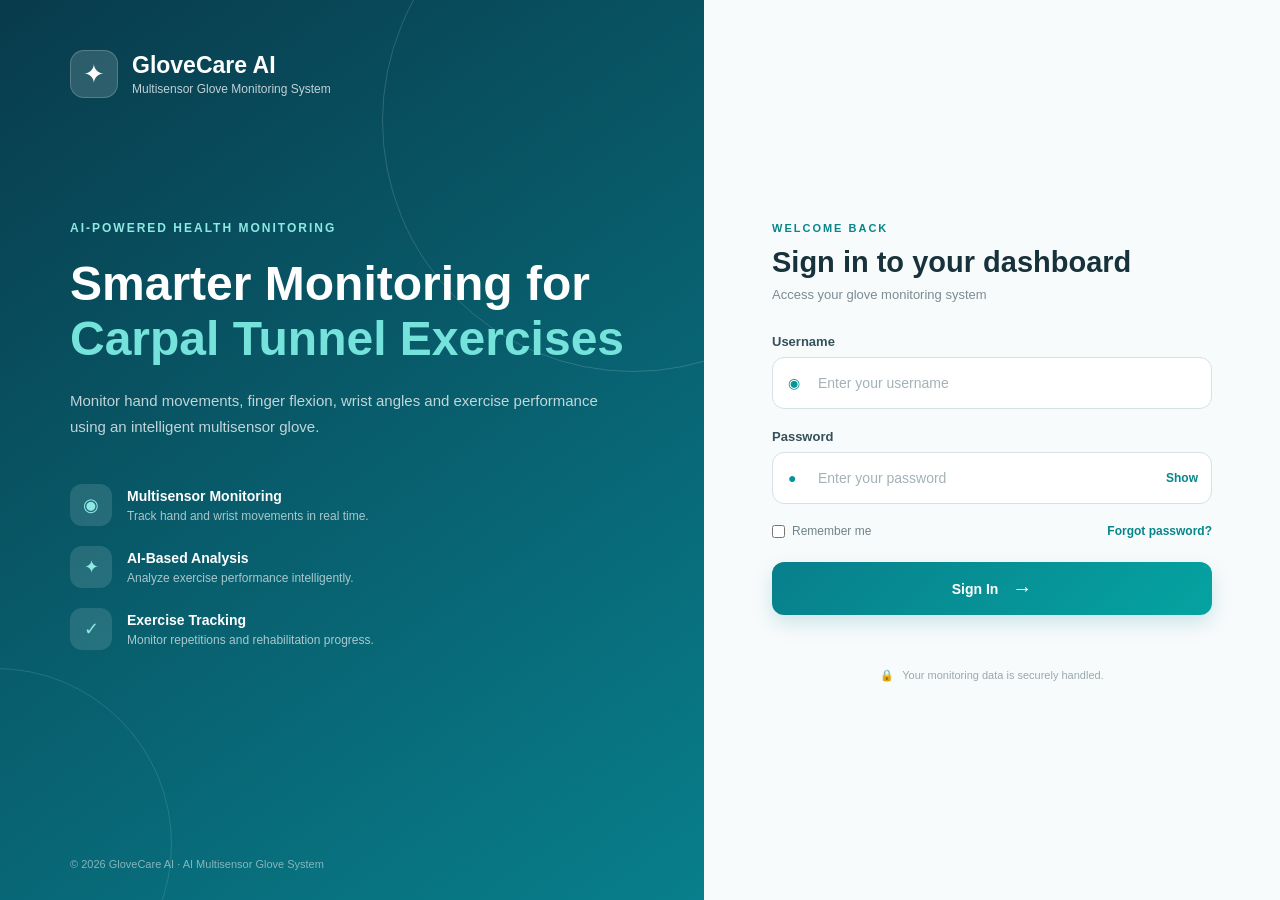
==== dashboard.html @ 63b65cdb "Initial project upload" ====
<!DOCTYPE html>
<html lang="en">
<head>
    <meta charset="UTF-8">
    <meta name="viewport" content="width=device-width, initial-scale=1.0">

    <title>GloveCare AI - Dashboard</title>

    <link rel="stylesheet" href="css/dashboard.css">
</head>

<body>

<div class="app">

    <aside class="sidebar">

        <div class="brand">
            <div class="brand-icon">✦</div>

            <div>
                <h2>GloveCare <span>AI</span></h2>
                <p>Multisensor System</p>
            </div>
        </div>

        <div class="sidebar-title">
            MAIN MENU
        </div>

        <nav class="navigation">

            <a href="#dashboard" class="nav-item active">
                <span class="nav-icon">⌂</span>
                <span>Dashboard</span>
            </a>

            <a href="#sensors" class="nav-item">
                <span class="nav-icon">◉</span>
                <span>Sensor Monitoring</span>
            </a>

            <a href="#exercises" class="nav-item">
                <span class="nav-icon">✋</span>
                <span>Exercises</span>
            </a>

            <a href="#analysis" class="nav-item">
                <span class="nav-icon">✦</span>
                <span>AI Analysis</span>
            </a>

            <a href="#history" class="nav-item">
                <span class="nav-icon">◷</span>
                <span>Session History</span>
            </a>

        </nav>

        <div class="sidebar-title system-title">
            SYSTEM
        </div>

        <nav class="navigation">

            <a href="#device" class="nav-item">
                <span class="nav-icon">⌁</span>
                <span>Glove Device</span>
            </a>

            <a href="#settings" class="nav-item">
                <span class="nav-icon">⚙</span>
                <span>Settings</span>
            </a>

        </nav>

        <div class="sidebar-bottom">

            <div class="connection-card">

                <div class="connection-top">
                    <span class="connection-dot" id="connectionDot"></span>
                    <span id="connectionStatus">Waiting for Glove</span>
                </div>

                <p id="connectionMethod">
                    USB / Wi-Fi
                </p>

                <div class="connection-line"></div>

                <div class="connection-info">
                    <span>Sensor Data</span>
                    <strong id="sensorDataStatus">WAITING</strong>
                </div>

            </div>

            <button class="logout-btn" id="logoutBtn">
                <span>↪</span>
                Logout
            </button>

        </div>

    </aside>


    <main class="main-content">

        <header class="topbar">

            <div class="mobile-menu" id="mobileMenu">
                ☰
            </div>

            <div class="page-heading">
                <p>AI HEALTH MONITORING</p>
                <h1>Dashboard</h1>
            </div>

            <div class="topbar-right">

                <div class="live-status">
                    <span id="systemStatusDot"></span>
                    <span id="systemStatus">Waiting for Glove</span>
                </div>

                <div class="notification">
                    ♢
                    <span class="notification-dot"></span>
                </div>

                <div class="profile">

                    <div class="profile-avatar">
                        A
                    </div>

                    <div class="profile-text">
                        <strong>Admin</strong>
                        <small>Administrator</small>
                    </div>

                    <span class="profile-arrow">⌄</span>

                </div>

            </div>

        </header>


        <div class="content">


            <section class="hero-card" id="dashboard">

                <div class="hero-left">

                    <div class="hero-label">
                        <span></span>
                        LIVE MONITORING
                    </div>

                    <h2>
                        Carpal Tunnel<br>
                        <span>Exercise Monitoring</span>
                    </h2>

                    <p>
                        Monitor hand movement, finger contact and wrist
                        activity using real-time multisensor glove data.
                    </p>

                    <div class="hero-actions">

                        <button class="primary-btn" id="startExerciseBtn">
                            <span>▶</span>
                            Start Exercise Session
                        </button>

                        <button class="secondary-btn" id="viewSensorsBtn">
                            View Live Sensors
                            <span>→</span>
                        </button>

                    </div>

                </div>


                <div class="hero-right">

                    <div class="hero-orbit orbit-one"></div>
                    <div class="hero-orbit orbit-two"></div>

                    <div class="hand-visual">

                        <div class="hand-glow"></div>

                        <div class="hand-symbol">
                            ✋
                        </div>

                        <div class="finger-line line-one"></div>
                        <div class="finger-line line-two"></div>
                        <div class="finger-line line-three"></div>

                    </div>

                    <div class="sensor-floating sensor-float-one">
                        <span>WRIST PITCH</span>
                        <strong id="heroWrist">--°</strong>
                    </div>

                    <div class="sensor-floating sensor-float-two">
                        <span>TOUCH</span>
                        <strong id="heroFlexion">-- / 5</strong>
                    </div>

                </div>

            </section>


            <section class="stats-grid">

                <div class="stat-card">

                    <div class="stat-icon purple">
                        ◉
                    </div>

                    <div class="stat-content">
                        <p>SESSION TIME</p>
                        <h3 id="sessionTime">00:00</h3>
                        <span class="positive" id="sessionStatus">
                            ● Session not started
                        </span>
                    </div>

                </div>


                <div class="stat-card">

                    <div class="stat-icon cyan">
                        ✋
                    </div>

                    <div class="stat-content">
                        <p>EXERCISES</p>
                        <h3 id="exerciseCount">0 / 5</h3>
                        <span class="positive">
                            Current session
                        </span>
                    </div>

                </div>


                <div class="stat-card">

                    <div class="stat-icon green">
                        ♡
                    </div>

                    <div class="stat-content">
                        <p>GLOVE STATUS</p>
                        <h3 id="gloveStatus">Waiting</h3>
                        <span class="positive" id="gloveStatusText">
                            ● No sensor stream
                        </span>
                    </div>

                </div>


                <div class="stat-card">

                    <div class="stat-icon orange">
                        ✦
                    </div>

                    <div class="stat-content">
                        <p>AI STATUS</p>
                        <h3 id="aiStatus">Waiting</h3>
                        <span class="positive" id="aiStatusText">
                            ● Model integration pending
                        </span>
                    </div>

                </div>

            </section>


            <section class="main-grid">


                <div class="panel sensor-panel" id="sensors">

                    <div class="panel-header">

                        <div>
                            <p class="panel-kicker">REAL-TIME DATA</p>
                            <h2>Multisensor Monitoring</h2>
                        </div>

                        <div class="live-pill">
                            <span id="liveSensorDot"></span>
                            <span id="liveSensorText">WAITING</span>
                        </div>

                    </div>


                    <div class="sensor-grid">


                        <div class="sensor-card">

                            <div class="sensor-top">
                                <span class="sensor-name">Wrist Pitch</span>
                                <span class="sensor-status">MPU6050</span>
                            </div>

                            <div class="sensor-value">
                                <strong id="wristValue">--</strong>
                                <span>°</span>
                            </div>

                            <div class="sensor-bar">
                                <div id="wristBar" style="width: 0%"></div>
                            </div>

                            <div class="sensor-footer">
                                <span>Orientation</span>
                                <span id="wristRange">--</span>
                            </div>

                        </div>


                        <div class="sensor-card">

                            <div class="sensor-top">
                                <span class="sensor-name">Wrist Roll</span>
                                <span class="sensor-status">MPU6050</span>
                            </div>

                            <div class="sensor-value">
                                <strong id="rollValue">--</strong>
                                <span>°</span>
                            </div>

                            <div class="sensor-bar">
                                <div id="rollBar" style="width: 0%"></div>
                            </div>

                            <div class="sensor-footer">
                                <span>Orientation</span>
                                <span id="rollRange">--</span>
                            </div>

                        </div>


                        <div class="sensor-card">

                            <div class="sensor-top">
                                <span class="sensor-name">Acceleration</span>
                                <span class="sensor-status">MPU6050</span>
                            </div>

                            <div class="sensor-value">
                                <strong id="accelValue">--</strong>
                                <span>g</span>
                            </div>

                            <div class="sensor-footer">
                                <span>X</span>
                                <span id="accelX">--</span>
                            </div>

                            <div class="sensor-footer">
                                <span>Y</span>
                                <span id="accelY">--</span>
                            </div>

                            <div class="sensor-footer">
                                <span>Z</span>
                                <span id="accelZ">--</span>
                            </div>

                        </div>


                        <div class="sensor-card">

                            <div class="sensor-top">
                                <span class="sensor-name">Gyroscope</span>
                                <span class="sensor-status">MPU6050</span>
                            </div>

                            <div class="sensor-value">
                                <strong id="gyroValue">--</strong>
                                <span>°/s</span>
                            </div>

                            <div class="sensor-footer">
                                <span>X</span>
                                <span id="gyroX">--</span>
                            </div>

                            <div class="sensor-footer">
                                <span>Y</span>
                                <span id="gyroY">--</span>
                            </div>

                            <div class="sensor-footer">
                                <span>Z</span>
                                <span id="gyroZ">--</span>
                            </div>

                        </div>


                        <div class="sensor-card">

                            <div class="sensor-top">
                                <span class="sensor-name">Touch Sensors</span>
                                <span class="sensor-status">TTP223</span>
                            </div>

                            <div class="sensor-value">
                                <strong id="touchCount">--</strong>
                                <span>/ 5</span>
                            </div>

                            <div class="sensor-footer">
                                <span>T1</span>
                                <span id="touch1">--</span>
                            </div>

                            <div class="sensor-footer">
                                <span>T2</span>
                                <span id="touch2">--</span>
                            </div>

                            <div class="sensor-footer">
                                <span>T3</span>
                                <span id="touch3">--</span>
                            </div>

                        </div>


                        <div class="sensor-card">

                            <div class="sensor-top">
                                <span class="sensor-name">Touch Sensors</span>
                                <span class="sensor-status">TTP223</span>
                            </div>

                            <div class="sensor-value">
                                <strong id="touchActive">--</strong>
                                <span>active</span>
                            </div>

                            <div class="sensor-footer">
                                <span>T4</span>
                                <span id="touch4">--</span>
                            </div>

                            <div class="sensor-footer">
                                <span>T5</span>
                                <span id="touch5">--</span>
                            </div>

                            <div class="sensor-footer">
                                <span>Input state</span>
                                <span id="touchState">--</span>
                            </div>

                        </div>

                    </div>

                </div>


                <div class="panel ai-panel" id="analysis">

                    <div class="panel-header">

                        <div>
                            <p class="panel-kicker">MACHINE LEARNING</p>
                            <h2>AI Assessment</h2>
                        </div>

                        <div class="ai-icon">
                            ✦
                        </div>

                    </div>


                    <div class="ai-score">

                        <div class="score-circle">

                            <div>
                                <strong id="aiScore">--</strong>
                                <span id="aiScoreUnit">%</span>
                            </div>

                        </div>

                        <div class="score-text">
                            <strong id="predictionName">
                                Waiting for prediction
                            </strong>

                            <p id="predictionText">
                                Real sensor data will be sent to the AI model.
                            </p>
                        </div>

                    </div>


                    <div class="ai-message">

                        <div class="message-icon" id="aiMessageIcon">
                            ?
                        </div>

                        <div>
                            <strong id="aiMessageTitle">
                                AI model not connected
                            </strong>

                            <p id="aiMessageText">
                                The dashboard is receiving hardware data,
                                but exercise classification will begin after
                                the Python AI service is integrated.
                            </p>
                        </div>

                    </div>


                    <div class="analysis-list">

                        <div>
                            <span>Sensor stream</span>
                            <strong class="safe" id="analysisSensor">
                                Waiting
                            </strong>
                        </div>

                        <div>
                            <span>AI model</span>
                            <strong class="safe" id="analysisModel">
                                Waiting
                            </strong>
                        </div>

                        <div>
                            <span>Exercise detection</span>
                            <strong class="good" id="analysisExercise">
                                Waiting
                            </strong>
                        </div>

                    </div>


                    <button class="analysis-btn" id="testFeedbackBtn">
                        Test Feedback Audio
                    </button>

                </div>

            </section>


            <section class="lower-grid">


                <div class="panel exercise-panel" id="exercises">

                    <div class="panel-header">

                        <div>
                            <p class="panel-kicker">THERAPY PROGRAM</p>
                            <h2>Exercise Progress</h2>
                        </div>

                        <span class="small-action" id="exerciseNumber">
                            Exercise 0 / 5
                        </span>

                    </div>


                    <div class="exercise-progress">

                        <div class="exercise-main">

                            <div class="exercise-icon">
                                ✋
                            </div>

                            <div>
                                <h3 id="currentExerciseName">
                                    No exercise started
                                </h3>

                                <p id="currentExerciseInstruction">
                                    Press Start Exercise Session
                                </p>
                            </div>

                        </div>

                        <div class="progress-number">
                            <strong id="exerciseProgressPercent">
                                0%
                            </strong>

                            <span>Complete</span>
                        </div>

                    </div>


                    <div class="progress-track">
                        <div id="exerciseProgressBar" style="width: 0%"></div>
                    </div>


                    <div class="exercise-details">

                        <div>
                            <span>Completed</span>
                            <strong id="completedExercises">0 / 5</strong>
                        </div>

                        <div>
                            <span>Duration</span>
                            <strong id="currentExerciseTime">00:00</strong>
                        </div>

                        <div>
                            <span>Status</span>
                            <strong class="good" id="currentExerciseStatus">
                                Waiting
                            </strong>
                        </div>

                    </div>

                </div>


                <div class="panel history-panel" id="history">

                    <div class="panel-header">

                        <div>
                            <p class="panel-kicker">ACTIVITY</p>
                            <h2>Recent Sessions</h2>
                        </div>

                    </div>


                    <div class="session-list">

                        <div class="session-item">

                            <div class="session-icon">
                                •
                            </div>

                            <div class="session-info">
                                <strong>No completed sessions</strong>
                                <span>Your real exercise sessions will appear here.</span>
                            </div>

                            <div class="session-score">
                                <strong>--</strong>
                                <span>Waiting</span>
                            </div>

                        </div>

                    </div>

                </div>

            </section>


            <section class="panel device-panel" id="device">

                <div class="panel-header">

                    <div>
                        <p class="panel-kicker">HARDWARE</p>
                        <h2>Glove Device Status</h2>
                    </div>

                    <div class="device-connected" id="deviceConnection">
                        <span></span>
                        Waiting
                    </div>

                </div>


                <div class="device-content">

                    <div class="device-visual">
                        <div class="device-ring">
                            ✋
                        </div>
                    </div>


                    <div class="device-details">

                        <div class="device-row">
                            <span>Device Name</span>
                            <strong>GloveCare ESP8266</strong>
                        </div>

                        <div class="device-row">
                            <span>Connection</span>
                            <strong class="safe" id="deviceConnectionType">
                                Not connected
                            </strong>
                        </div>

                        <div class="device-row">
                            <span>Sensor Source</span>
                            <strong>
                                5 TTP223 + MPU6050
                            </strong>
                        </div>

                        <div class="battery-track">
                            <div style="width: 100%"></div>
                        </div>

                    </div>


                    <div class="device-stats">

                        <div>
                            <span>Touch Sensors</span>
                            <strong>05</strong>
                        </div>

                        <div>
                            <span>IMU</span>
                            <strong>MPU6050</strong>
                        </div>

                        <div>
                            <span>Data</span>
                            <strong class="safe" id="deviceDataStatus">
                                Waiting
                            </strong>
                        </div>

                    </div>

                </div>

            </section>


            <section class="panel settings-panel" id="settings">

                <div class="panel-header">

                    <div>
                        <p class="panel-kicker">CONFIGURATION</p>
                        <h2>System Settings</h2>
                    </div>

                </div>

                <div class="settings-grid">

                    <div class="setting-card">
                        <span>Notifications</span>

                        <label class="switch">
                            <input type="checkbox" checked>
                            <span class="slider"></span>
                        </label>
                    </div>

                    <div class="setting-card">
                        <span>Live Sensor Updates</span>

                        <label class="switch">
                            <input
                                type="checkbox"
                                id="liveSensorToggle"
                                checked
                            >
                            <span class="slider"></span>
                        </label>
                    </div>

                    <div class="setting-card">
                        <span>AI Monitoring</span>

                        <label class="switch">
                            <input
                                type="checkbox"
                                id="aiMonitoringToggle"
                                checked
                            >
                            <span class="slider"></span>
                        </label>
                    </div>

                </div>

            </section>


            <footer>
                <span>GloveCare AI</span>
                <span>Multisensor Carpal Tunnel Exercise Monitoring System</span>
                <span>v1.0.0</span>
            </footer>

        </div>

    </main>

</div>


<script src="js/dashboard.js"></script>

</body>
</html>
---- css/dashboard.css ----
@import url('https://fonts.googleapis.com/css2?family=Inter:wght@400;500;600;700;800&display=swap');

* {
    margin: 0;
    padding: 0;
    box-sizing: border-box;
}

html {
    scroll-behavior: smooth;
}

body {
    font-family: 'Inter', sans-serif;
    background: #f5f7fb;
    color: #25212b;
}

button,
input {
    font-family: inherit;
}

button {
    cursor: pointer;
}

a {
    text-decoration: none;
    color: inherit;
}

.app {
    min-height: 100vh;
    display: flex;
}


/* =========================
   SIDEBAR
========================= */

.sidebar {
    width: 260px;
    min-height: 100vh;
    background: linear-gradient(180deg, #342736 0%, #241c28 100%);
    color: white;
    padding: 28px 18px 20px;
    position: fixed;
    left: 0;
    top: 0;
    bottom: 0;
    display: flex;
    flex-direction: column;
    z-index: 100;
    box-shadow: 8px 0 30px rgba(40, 27, 43, 0.08);
}

.brand {
    display: flex;
    align-items: center;
    gap: 12px;
    padding: 0 10px;
    margin-bottom: 38px;
}

.brand-icon {
    width: 42px;
    height: 42px;
    border-radius: 13px;
    background: linear-gradient(135deg, #73d9d0, #9a72e6);
    display: flex;
    justify-content: center;
    align-items: center;
    color: white;
    font-size: 23px;
    box-shadow: 0 8px 20px rgba(115, 217, 208, 0.2);
}

.brand h2 {
    font-size: 18px;
    font-weight: 800;
    letter-spacing: -0.4px;
}

.brand h2 span {
    color: #72d8cf;
}

.brand p {
    color: #aaa0ad;
    font-size: 10px;
    margin-top: 3px;
}

.sidebar-title {
    color: #817680;
    font-size: 9px;
    font-weight: 700;
    letter-spacing: 1.5px;
    padding: 0 13px;
    margin-bottom: 10px;
}

.system-title {
    margin-top: 30px;
}

.navigation {
    display: flex;
    flex-direction: column;
    gap: 5px;
}

.nav-item {
    display: flex;
    align-items: center;
    gap: 13px;
    padding: 12px 13px;
    border-radius: 11px;
    color: #b9afb9;
    font-size: 12px;
    font-weight: 500;
    transition: 0.25s;
}

.nav-item:hover {
    background: rgba(255, 255, 255, 0.06);
    color: white;
}

.nav-item.active {
    color: white;
    background: linear-gradient(
        90deg,
        rgba(115, 217, 208, 0.18),
        rgba(151, 111, 222, 0.18)
    );
    border: 1px solid rgba(115, 217, 208, 0.15);
}

.nav-icon {
    width: 25px;
    text-align: center;
    font-size: 15px;
    color: #8ddee0;
}

.sidebar-bottom {
    margin-top: auto;
}

.connection-card {
    background: rgba(255, 255, 255, 0.055);
    border: 1px solid rgba(255, 255, 255, 0.07);
    border-radius: 14px;
    padding: 14px;
    margin-bottom: 12px;
}

.connection-top {
    display: flex;
    align-items: center;
    gap: 7px;
    font-size: 11px;
    font-weight: 600;
}

.connection-dot {
    width: 7px;
    height: 7px;
    background: #63d5b2;
    border-radius: 50%;
    box-shadow: 0 0 10px #63d5b2;
}

.connection-card p {
    color: #948a95;
    font-size: 9px;
    margin-top: 7px;
}

.connection-line {
    height: 1px;
    background: rgba(255,255,255,0.07);
    margin: 12px 0;
}

.connection-info {
    display: flex;
    justify-content: space-between;
    font-size: 9px;
    color: #948a95;
}

.connection-info strong {
    color: #71d7ca;
}

.logout-btn {
    width: 100%;
    border: 1px solid rgba(255,255,255,0.08);
    background: rgba(255,255,255,0.04);
    color: #bbb2bc;
    border-radius: 10px;
    padding: 10px;
    font-size: 11px;
    display: flex;
    justify-content: center;
    align-items: center;
    gap: 8px;
    transition: 0.25s;
}

.logout-btn:hover {
    background: rgba(255,255,255,0.09);
    color: white;
}


/* =========================
   MAIN
========================= */

.main-content {
    margin-left: 260px;
    width: calc(100% - 260px);
    min-height: 100vh;
}

.topbar {
    height: 78px;
    background: rgba(255,255,255,0.9);
    border-bottom: 1px solid #e9e7ed;
    display: flex;
    align-items: center;
    justify-content: space-between;
    padding: 0 35px;
    position: sticky;
    top: 0;
    z-index: 50;
    backdrop-filter: blur(12px);
}

.page-heading p {
    font-size: 8px;
    color: #8c8290;
    font-weight: 700;
    letter-spacing: 1.7px;
    margin-bottom: 4px;
}

.page-heading h1 {
    font-size: 19px;
    letter-spacing: -0.5px;
}

.topbar-right {
    display: flex;
    align-items: center;
    gap: 25px;
}

.live-status {
    font-size: 10px;
    font-weight: 600;
    color: #4c766f;
    display: flex;
    align-items: center;
    gap: 7px;
}

.live-status span {
    width: 7px;
    height: 7px;
    border-radius: 50%;
    background: #5bc8a9;
    box-shadow: 0 0 8px rgba(91, 200, 169, 0.7);
}

.notification {
    position: relative;
    font-size: 20px;
    color: #726b75;
}

.notification-dot {
    position: absolute;
    top: 1px;
    right: -2px;
    width: 6px;
    height: 6px;
    border-radius: 50%;
    background: #9c6ee2;
}

.profile {
    display: flex;
    align-items: center;
    gap: 9px;
    padding-left: 20px;
    border-left: 1px solid #e8e5e9;
}

.profile-avatar {
    width: 34px;
    height: 34px;
    border-radius: 10px;
    background: linear-gradient(135deg, #6fd7cf, #9c70e2);
    color: white;
    display: flex;
    align-items: center;
    justify-content: center;
    font-weight: 700;
    font-size: 12px;
}

.profile-text {
    display: flex;
    flex-direction: column;
}

.profile-text strong {
    font-size: 11px;
}

.profile-text small {
    color: #938b96;
    font-size: 8px;
    margin-top: 2px;
}

.profile-arrow {
    color: #9b949e;
    font-size: 14px;
}

.mobile-menu {
    display: none;
}


/* =========================
   CONTENT
========================= */

.content {
    padding: 30px 35px 40px;
    max-width: 1700px;
    margin: auto;
}


/* =========================
   HERO
========================= */

.hero-card {
    min-height: 285px;
    border-radius: 22px;
    overflow: hidden;
    background:
        radial-gradient(circle at 85% 30%, rgba(106, 218, 209, 0.17), transparent 25%),
        radial-gradient(circle at 65% 90%, rgba(147, 104, 220, 0.17), transparent 30%),
        linear-gradient(125deg, #312533, #3d2e40 55%, #29212f);
    color: white;
    display: flex;
    position: relative;
    border: 1px solid rgba(255,255,255,0.05);
    box-shadow: 0 18px 45px rgba(50, 35, 52, 0.15);
}

.hero-left {
    width: 62%;
    padding: 38px 45px;
    position: relative;
    z-index: 3;
}

.hero-label {
    display: flex;
    align-items: center;
    gap: 8px;
    font-size: 8px;
    font-weight: 700;
    letter-spacing: 1.6px;
    color: #82ddd5;
    margin-bottom: 16px;
}

.hero-label span {
    width: 6px;
    height: 6px;
    background: #75ddd3;
    border-radius: 50%;
    box-shadow: 0 0 12px #75ddd3;
}

.hero-left h2 {
    font-size: 34px;
    line-height: 1.13;
    letter-spacing: -1.4px;
}

.hero-left h2 span {
    color: #7ddbd2;
}

.hero-left p {
    color: #bdb2be;
    max-width: 540px;
    font-size: 11px;
    line-height: 1.7;
    margin-top: 15px;
}

.hero-actions {
    display: flex;
    gap: 11px;
    margin-top: 25px;
}

.primary-btn {
    border: none;
    background: linear-gradient(135deg, #70d8cf, #6dc5d0);
    color: #203137;
    padding: 12px 18px;
    border-radius: 9px;
    font-size: 10px;
    font-weight: 700;
    box-shadow: 0 8px 20px rgba(102, 205, 199, 0.18);
    transition: 0.25s;
}

.primary-btn:hover {
    transform: translateY(-2px);
    box-shadow: 0 12px 25px rgba(102, 205, 199, 0.28);
}

.primary-btn span {
    margin-right: 7px;
}

.secondary-btn {
    border: 1px solid rgba(255,255,255,0.15);
    background: rgba(255,255,255,0.05);
    color: #e2dce4;
    padding: 12px 17px;
    border-radius: 9px;
    font-size: 10px;
    transition: 0.25s;
}

.secondary-btn:hover {
    background: rgba(255,255,255,0.1);
}

.secondary-btn span {
    margin-left: 8px;
}

.hero-right {
    flex: 1;
    position: relative;
    overflow: hidden;
}

.hero-orbit {
    position: absolute;
    border: 1px solid rgba(119, 220, 213, 0.14);
    border-radius: 50%;
}

.orbit-one {
    width: 290px;
    height: 290px;
    right: -35px;
    top: -3px;
}

.orbit-two {
    width: 210px;
    height: 210px;
    right: 5px;
    top: 37px;
}

.hand-visual {
    position: absolute;
    width: 170px;
    height: 190px;
    right: 90px;
    top: 45px;
    display: flex;
    justify-content: center;
    align-items: center;
}

.hand-glow {
    position: absolute;
    width: 135px;
    height: 135px;
    background: rgba(100, 214, 207, 0.13);
    filter: blur(25px);
    border-radius: 50%;
}

.hand-symbol {
    font-size: 105px;
    position: relative;
    filter: drop-shadow(0 0 15px rgba(110,220,211,0.25));
    opacity: 0.9;
}

.finger-line {
    position: absolute;
    width: 32px;
    height: 2px;
    background: #74ddd5;
    opacity: 0.7;
}

.line-one {
    top: 30px;
    right: -5px;
}

.line-two {
    top: 78px;
    right: -22px;
}

.line-three {
    bottom: 37px;
    left: -5px;
}

.sensor-floating {
    position: absolute;
    background: rgba(255,255,255,0.08);
    border: 1px solid rgba(255,255,255,0.1);
    backdrop-filter: blur(10px);
    border-radius: 10px;
    padding: 9px 12px;
    min-width: 76px;
}

.sensor-floating span {
    display: block;
    font-size: 6px;
    color: #9e929f;
    letter-spacing: 1px;
    margin-bottom: 4px;
}

.sensor-floating strong {
    font-size: 13px;
    color: #7bdad3;
}

.sensor-float-one {
    right: 15px;
    top: 65px;
}

.sensor-float-two {
    right: 25px;
    bottom: 50px;
}


/* =========================
   STATS
========================= */

.stats-grid {
    display: grid;
    grid-template-columns: repeat(4, 1fr);
    gap: 15px;
    margin-top: 18px;
}

.stat-card {
    background: white;
    border: 1px solid #e9e6ec;
    border-radius: 15px;
    padding: 17px;
    display: flex;
    align-items: center;
    gap: 13px;
    box-shadow: 0 5px 20px rgba(55, 39, 56, 0.035);
}

.stat-icon {
    width: 40px;
    height: 40px;
    border-radius: 12px;
    display: flex;
    align-items: center;
    justify-content: center;
    font-size: 17px;
}

.stat-icon.purple {
    background: #f1eafa;
    color: #9366d5;
}

.stat-icon.cyan {
    background: #e8f8f7;
    color: #48bdb4;
}

.stat-icon.green {
    background: #e9f8f1;
    color: #55b895;
}

.stat-icon.orange {
    background: #fff3e7;
    color: #e29b50;
}

.stat-content p {
    color: #918994;
    font-size: 7px;
    letter-spacing: 1px;
    font-weight: 700;
}

.stat-content h3 {
    font-size: 18px;
    margin-top: 4px;
}

.stat-content span {
    display: block;
    font-size: 7px;
    margin-top: 4px;
}

.positive {
    color: #55a992;
}


/* =========================
   PANELS
========================= */

.main-grid {
    display: grid;
    grid-template-columns: 1.65fr 1fr;
    gap: 18px;
    margin-top: 18px;
}

.panel {
    background: white;
    border: 1px solid #e9e6ec;
    border-radius: 17px;
    padding: 22px;
    box-shadow: 0 5px 25px rgba(55, 39, 56, 0.035);
}

.panel-header {
    display: flex;
    justify-content: space-between;
    align-items: flex-start;
    margin-bottom: 20px;
}

.panel-kicker {
    color: #9b919e;
    font-size: 7px;
    letter-spacing: 1.5px;
    font-weight: 700;
    margin-bottom: 5px;
}

.panel-header h2 {
    font-size: 15px;
    letter-spacing: -0.3px;
}

.live-pill {
    color: #52ae9b;
    background: #edf9f5;
    padding: 6px 9px;
    border-radius: 20px;
    font-size: 7px;
    font-weight: 700;
    display: flex;
    align-items: center;
    gap: 5px;
}

.live-pill span {
    width: 5px;
    height: 5px;
    border-radius: 50%;
    background: #54c3a4;
}


/* =========================
   SENSOR CARDS
========================= */

.sensor-grid {
    display: grid;
    grid-template-columns: repeat(2, 1fr);
    gap: 11px;
}

.sensor-card {
    background: #faf9fb;
    border: 1px solid #eeeaf0;
    border-radius: 12px;
    padding: 14px;
}

.sensor-top {
    display: flex;
    justify-content: space-between;
    align-items: center;
}

.sensor-name {
    color: #756d77;
    font-size: 9px;
    font-weight: 600;
}

.sensor-status {
    color: #58bca7;
    font-size: 6px;
    font-weight: 700;
}

.sensor-value {
    display: flex;
    align-items: baseline;
    margin-top: 9px;
}

.sensor-value strong {
    font-size: 25px;
    letter-spacing: -1px;
}

.sensor-value span {
    color: #928a95;
    font-size: 9px;
    margin-left: 3px;
}

.sensor-bar {
    height: 5px;
    background: #e8e5e9;
    border-radius: 20px;
    overflow: hidden;
    margin-top: 11px;
}

.sensor-bar div {
    height: 100%;
    background: linear-gradient(90deg, #74d9d0, #8e6bd2);
    border-radius: 20px;
    transition: width 0.5s;
}

.sensor-footer {
    display: flex;
    justify-content: space-between;
    color: #a09aa3;
    font-size: 6.5px;
    margin-top: 8px;
}


/* =========================
   AI PANEL
========================= */

.ai-score {
    display: flex;
    align-items: center;
    gap: 15px;
}

.score-circle {
    width: 92px;
    height: 92px;
    border-radius: 50%;
    background:
        radial-gradient(circle, white 57%, transparent 58%),
        conic-gradient(#6bd2c9 0deg, #8c68d5 341deg, #eeeaf0 341deg);
    display: flex;
    justify-content: center;
    align-items: center;
}

.score-circle div {
    display: flex;
    align-items: baseline;
}

.score-circle strong {
    font-size: 23px;
}

.score-circle span {
    font-size: 9px;
    color: #77707a;
}

.score-text strong {
    font-size: 12px;
}

.score-text p {
    color: #9a929d;
    font-size: 8px;
    margin-top: 5px;
}

.ai-message {
    margin-top: 20px;
    background: #f1faf7;
    border: 1px solid #dff1eb;
    border-radius: 11px;
    padding: 12px;
    display: flex;
    gap: 10px;
}

.message-icon {
    min-width: 24px;
    height: 24px;
    background: #65c5a9;
    color: white;
    border-radius: 50%;
    display: flex;
    justify-content: center;
    align-items: center;
    font-size: 11px;
}

.ai-message strong {
    font-size: 9px;
}

.ai-message p {
    color: #7f8d88;
    font-size: 7px;
    line-height: 1.5;
    margin-top: 4px;
}

.analysis-list {
    margin-top: 15px;
    display: flex;
    flex-direction: column;
    gap: 10px;
}

.analysis-list div {
    display: flex;
    justify-content: space-between;
    font-size: 8px;
}

.analysis-list span {
    color: #77717a;
}

.safe {
    color: #55b497 !important;
}

.good {
    color: #8d65d0 !important;
}

.analysis-btn {
    width: 100%;
    margin-top: 17px;
    border: none;
    background: #f1edf7;
    color: #7954bb;
    border-radius: 9px;
    padding: 10px;
    font-size: 8px;
    font-weight: 700;
}


/* =========================
   LOWER GRID
========================= */

.lower-grid {
    display: grid;
    grid-template-columns: 1fr 1fr;
    gap: 18px;
    margin-top: 18px;
}

.small-action {
    background: none;
    border: none;
    color: #8661c4;
    font-size: 8px;
    font-weight: 700;
}

.exercise-progress {
    display: flex;
    justify-content: space-between;
    align-items: center;
}

.exercise-main {
    display: flex;
    align-items: center;
    gap: 12px;
}

.exercise-icon {
    width: 42px;
    height: 42px;
    border-radius: 12px;
    background: #edf8f7;
    display: flex;
    justify-content: center;
    align-items: center;
    font-size: 19px;
}

.exercise-main h3 {
    font-size: 10px;
}

.exercise-main p {
    color: #9a929d;
    font-size: 7px;
    margin-top: 4px;
}

.progress-number {
    display: flex;
    flex-direction: column;
    text-align: right;
}

.progress-number strong {
    color: #7959bc;
    font-size: 17px;
}

.progress-number span {
    color: #9b939e;
    font-size: 6px;
    margin-top: 2px;
}

.progress-track {
    height: 7px;
    background: #ece9ef;
    border-radius: 20px;
    margin-top: 20px;
    overflow: hidden;
}

.progress-track div {
    height: 100%;
    border-radius: 20px;
    background: linear-gradient(90deg, #6ed2c9, #9069d5);
}

.exercise-details {
    display: grid;
    grid-template-columns: repeat(3, 1fr);
    margin-top: 17px;
    padding-top: 15px;
    border-top: 1px solid #eeeaf0;
}

.exercise-details div {
    display: flex;
    flex-direction: column;
    gap: 5px;
}

.exercise-details span {
    color: #a09aa3;
    font-size: 7px;
}

.exercise-details strong {
    font-size: 9px;
}


/* =========================
   HISTORY
========================= */

.session-list {
    display: flex;
    flex-direction: column;
}

.session-item {
    display: flex;
    align-items: center;
    gap: 11px;
    padding: 10px 0;
    border-bottom: 1px solid #f0edf1;
}

.session-item:last-child {
    border-bottom: none;
}

.session-icon {
    width: 30px;
    height: 30px;
    border-radius: 9px;
    background: #eaf8f2;
    color: #55b394;
    display: flex;
    align-items: center;
    justify-content: center;
    font-size: 10px;
}

.session-info {
    display: flex;
    flex-direction: column;
    flex: 1;
}

.session-info strong {
    font-size: 8px;
}

.session-info span {
    color: #a099a2;
    font-size: 6.5px;
    margin-top: 4px;
}

.session-score {
    text-align: right;
}

.session-score strong {
    display: block;
    color: #805cc1;
    font-size: 9px;
}

.session-score span {
    color: #aaa3ac;
    font-size: 6px;
}


/* =========================
   DEVICE
========================= */

.device-panel {
    margin-top: 18px;
}

.device-connected {
    background: #edf9f5;
    color: #54ac98;
    padding: 7px 10px;
    border-radius: 20px;
    font-size: 7px;
    font-weight: 700;
    display: flex;
    align-items: center;
    gap: 6px;
}

.device-connected span {
    width: 5px;
    height: 5px;
    background: #5cc6a5;
    border-radius: 50%;
}

.device-content {
    display: grid;
    grid-template-columns: 120px 1fr 1fr;
    gap: 25px;
    align-items: center;
}

.device-visual {
    display: flex;
    justify-content: center;
}

.device-ring {
    width: 85px;
    height: 85px;
    border-radius: 50%;
    border: 1px solid #dcd5e5;
    background: #faf8fc;
    display: flex;
    align-items: center;
    justify-content: center;
    font-size: 38px;
}

.device-details {
    border-left: 1px solid #eeeaf0;
    padding-left: 25px;
}

.device-row {
    display: flex;
    justify-content: space-between;
    margin-bottom: 11px;
    font-size: 8px;
}

.device-row span {
    color: #99919d;
}

.device-row strong {
    font-size: 8px;
}

.battery-track {
    height: 5px;
    background: #ece9ee;
    border-radius: 20px;
}

.battery-track div {
    height: 100%;
    background: #64c4a8;
    border-radius: 20px;
}

.device-stats {
    display: grid;
    grid-template-columns: repeat(3, 1fr);
    gap: 10px;
}

.device-stats div {
    background: #faf9fb;
    border: 1px solid #eeeaf0;
    border-radius: 10px;
    padding: 13px;
}

.device-stats span {
    display: block;
    color: #99919d;
    font-size: 6px;
}

.device-stats strong {
    display: block;
    font-size: 12px;
    margin-top: 5px;
}


/* =========================
   SETTINGS
========================= */

.settings-panel {
    margin-top: 18px;
}

.settings-grid {
    display: grid;
    grid-template-columns: repeat(3, 1fr);
    gap: 12px;
}

.setting-card {
    background: #faf9fb;
    border: 1px solid #eeeaf0;
    border-radius: 11px;
    padding: 14px;
    display: flex;
    justify-content: space-between;
    align-items: center;
    font-size: 8px;
    color: #77717a;
}

.switch {
    position: relative;
    width: 32px;
    height: 17px;
}

.switch input {
    opacity: 0;
    width: 0;
    height: 0;
}

.slider {
    position: absolute;
    inset: 0;
    background: #d8d4da;
    border-radius: 20px;
    transition: 0.3s;
}

.slider:before {
    content: "";
    position: absolute;
    width: 11px;
    height: 11px;
    left: 3px;
    top: 3px;
    background: white;
    border-radius: 50%;
    transition: 0.3s;
}

.switch input:checked + .slider {
    background: #68c9bf;
}

.switch input:checked + .slider:before {
    transform: translateX(15px);
}


/* =========================
   FOOTER
========================= */

footer {
    margin-top: 30px;
    padding: 20px 5px;
    border-top: 1px solid #e5e2e8;
    display: flex;
    justify-content: space-between;
    color: #a29aa5;
    font-size: 7px;
}

footer span:first-child {
    color: #7651b7;
    font-weight: 700;
}


/* =========================
   RESPONSIVE
========================= */

@media (max-width: 1200px) {

    .stats-grid {
        grid-template-columns: repeat(2, 1fr);
    }

    .main-grid {
        grid-template-columns: 1fr;
    }

    .hero-right {
        opacity: 0.7;
    }

    .device-content {
        grid-template-columns: 100px 1fr;
    }

    .device-stats {
        grid-column: 1 / -1;
    }

}


@media (max-width: 900px) {

    .sidebar {
        transform: translateX(-100%);
        transition: 0.3s;
    }

    .sidebar.open {
        transform: translateX(0);
    }

    .main-content {
        margin-left: 0;
        width: 100%;
    }

    .mobile-menu {
        display: block;
        font-size: 20px;
        cursor: pointer;
        margin-right: 15px;
    }

    .topbar {
        padding: 0 20px;
    }

    .content {
        padding: 20px;
    }

    .topbar-right {
        gap: 12px;
    }

    .profile-text,
    .profile-arrow {
        display: none;
    }

    .profile {
        padding-left: 10px;
    }

    .lower-grid {
        grid-template-columns: 1fr;
    }

}


@media (max-width: 650px) {

    .topbar {
        height: 68px;
    }

    .page-heading h1 {
        font-size: 16px;
    }

    .live-status {
        display: none;
    }

    .hero-card {
        min-height: auto;
    }

    .hero-left {
        width: 100%;
        padding: 28px;
    }

    .hero-left h2 {
        font-size: 28px;
    }

    .hero-right {
        display: none;
    }

    .hero-actions {
        flex-direction: column;
    }

    .stats-grid {
        grid-template-columns: 1fr;
    }

    .sensor-grid {
        grid-template-columns: 1fr;
    }

    .device-content {
        grid-template-columns: 1fr;
    }

    .device-details {
        border-left: none;
        border-top: 1px solid #eeeaf0;
        padding-left: 0;
        padding-top: 20px;
    }

    .settings-grid {
        grid-template-columns: 1fr;
    }

    footer {
        flex-direction: column;
        gap: 7px;
    }

}
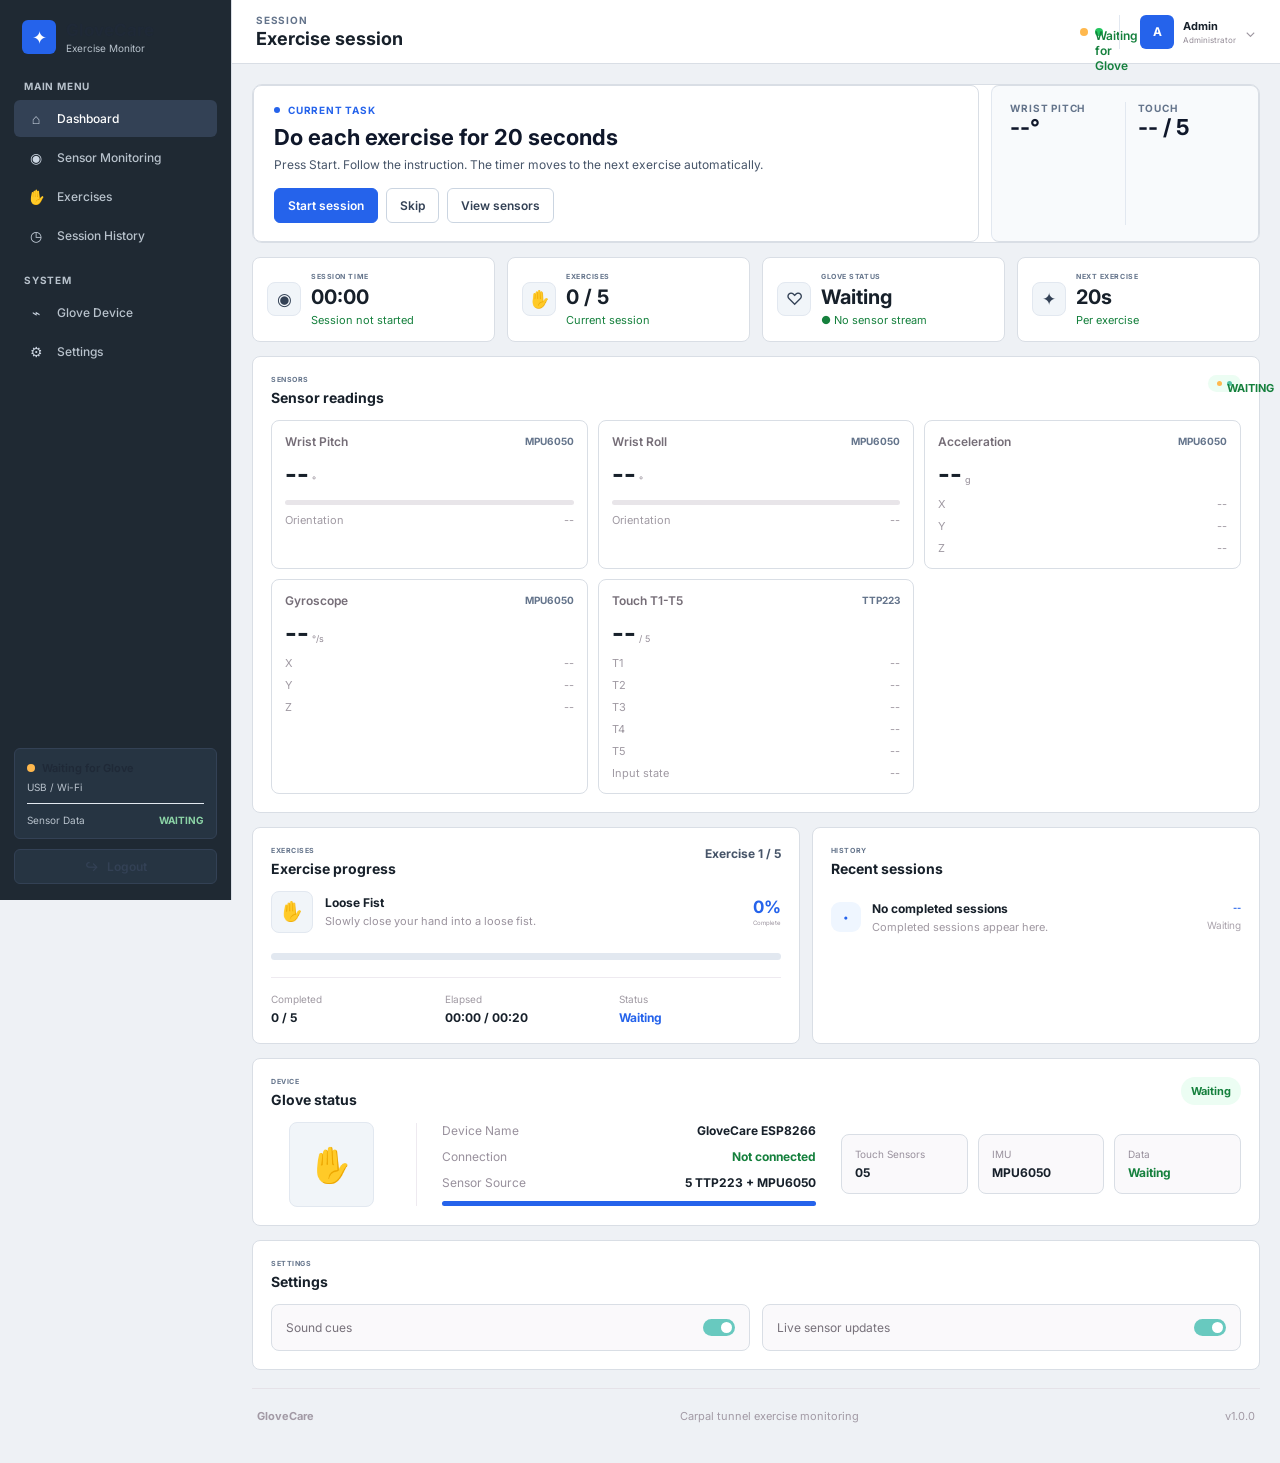
==== commit e397ab96: "Add dashboard redesign, 20s auto-advance timer, and project updates" ====
--- a/dashboard.html
+++ b/dashboard.html
@@ -4,7 +4,7 @@
     <meta charset="UTF-8">
     <meta name="viewport" content="width=device-width, initial-scale=1.0">
 
-    <title>GloveCare AI - Dashboard</title>
+    <title>GloveCare - Dashboard</title>
 
     <link rel="stylesheet" href="css/dashboard.css">
 </head>
@@ -19,8 +19,8 @@
             <div class="brand-icon">✦</div>
 
             <div>
-                <h2>GloveCare <span>AI</span></h2>
-                <p>Multisensor System</p>
+                <h2>GloveCare</h2>
+                <p>Exercise Monitor</p>
             </div>
         </div>
 
@@ -45,11 +45,6 @@
                 <span>Exercises</span>
             </a>
 
-            <a href="#analysis" class="nav-item">
-                <span class="nav-icon">✦</span>
-                <span>AI Analysis</span>
-            </a>
-
             <a href="#history" class="nav-item">
                 <span class="nav-icon">◷</span>
                 <span>Session History</span>
@@ -116,8 +111,8 @@
             </div>
 
             <div class="page-heading">
-                <p>AI HEALTH MONITORING</p>
-                <h1>Dashboard</h1>
+                <p>SESSION</p>
+                <h1>Exercise session</h1>
             </div>
 
             <div class="topbar-right">
@@ -127,11 +122,6 @@
                     <span id="systemStatus">Waiting for Glove</span>
                 </div>
 
-                <div class="notification">
-                    ♢
-                    <span class="notification-dot"></span>
-                </div>
-
                 <div class="profile">
 
                     <div class="profile-avatar">
@@ -161,29 +151,28 @@
 
                     <div class="hero-label">
                         <span></span>
-                        LIVE MONITORING
-                    </div>
-
-                    <h2>
-                        Carpal Tunnel<br>
-                        <span>Exercise Monitoring</span>
-                    </h2>
+                        CURRENT TASK
+                    </div>
+
+                    <h2>Do each exercise for 20 seconds</h2>
 
                     <p>
-                        Monitor hand movement, finger contact and wrist
-                        activity using real-time multisensor glove data.
+                        Press Start. Follow the instruction.
+                        The timer moves to the next exercise automatically.
                     </p>
 
                     <div class="hero-actions">
 
                         <button class="primary-btn" id="startExerciseBtn">
-                            <span>▶</span>
-                            Start Exercise Session
+                            Start session
                         </button>
 
+                        <button class="secondary-btn" id="skipExerciseBtn">
+                            Skip
+                        </button>
+
                         <button class="secondary-btn" id="viewSensorsBtn">
-                            View Live Sensors
-                            <span>→</span>
+                            View sensors
                         </button>
 
                     </div>
@@ -193,29 +182,12 @@
 
                 <div class="hero-right">
 
-                    <div class="hero-orbit orbit-one"></div>
-                    <div class="hero-orbit orbit-two"></div>
-
-                    <div class="hand-visual">
-
-                        <div class="hand-glow"></div>
-
-                        <div class="hand-symbol">
-                            ✋
-                        </div>
-
-                        <div class="finger-line line-one"></div>
-                        <div class="finger-line line-two"></div>
-                        <div class="finger-line line-three"></div>
-
-                    </div>
-
-                    <div class="sensor-floating sensor-float-one">
+                    <div class="task-reading">
                         <span>WRIST PITCH</span>
                         <strong id="heroWrist">--°</strong>
                     </div>
 
-                    <div class="sensor-floating sensor-float-two">
+                    <div class="task-reading">
                         <span>TOUCH</span>
                         <strong id="heroFlexion">-- / 5</strong>
                     </div>
@@ -237,7 +209,7 @@
                         <p>SESSION TIME</p>
                         <h3 id="sessionTime">00:00</h3>
                         <span class="positive" id="sessionStatus">
-                            ● Session not started
+                            Session not started
                         </span>
                     </div>
 
@@ -271,7 +243,7 @@
                         <p>GLOVE STATUS</p>
                         <h3 id="gloveStatus">Waiting</h3>
                         <span class="positive" id="gloveStatusText">
-                            ● No sensor stream
+                            No sensor stream
                         </span>
                     </div>
 
@@ -285,10 +257,10 @@
                     </div>
 
                     <div class="stat-content">
-                        <p>AI STATUS</p>
-                        <h3 id="aiStatus">Waiting</h3>
-                        <span class="positive" id="aiStatusText">
-                            ● Model integration pending
+                        <p>NEXT EXERCISE</p>
+                        <h3 id="nextChange">20s</h3>
+                        <span class="positive" id="nextChangeText">
+                            Start session
                         </span>
                     </div>
 
@@ -305,8 +277,8 @@
                     <div class="panel-header">
 
                         <div>
-                            <p class="panel-kicker">REAL-TIME DATA</p>
-                            <h2>Multisensor Monitoring</h2>
+                            <p class="panel-kicker">SENSORS</p>
+                            <h2>Sensor readings</h2>
                         </div>
 
                         <div class="live-pill">
@@ -431,7 +403,7 @@
                         <div class="sensor-card">
 
                             <div class="sensor-top">
-                                <span class="sensor-name">Touch Sensors</span>
+                                <span class="sensor-name">Touch T1-T5</span>
                                 <span class="sensor-status">TTP223</span>
                             </div>
 
@@ -455,21 +427,6 @@
                                 <span id="touch3">--</span>
                             </div>
 
-                        </div>
-
-
-                        <div class="sensor-card">
-
-                            <div class="sensor-top">
-                                <span class="sensor-name">Touch Sensors</span>
-                                <span class="sensor-status">TTP223</span>
-                            </div>
-
-                            <div class="sensor-value">
-                                <strong id="touchActive">--</strong>
-                                <span>active</span>
-                            </div>
-
                             <div class="sensor-footer">
                                 <span>T4</span>
                                 <span id="touch4">--</span>
@@ -491,113 +448,19 @@
 
                 </div>
 
-
-                <div class="panel ai-panel" id="analysis">
+            </section>
+
+
+            <section class="lower-grid">
+
+
+                <div class="panel exercise-panel" id="exercises">
 
                     <div class="panel-header">
 
                         <div>
-                            <p class="panel-kicker">MACHINE LEARNING</p>
-                            <h2>AI Assessment</h2>
-                        </div>
-
-                        <div class="ai-icon">
-                            ✦
-                        </div>
-
-                    </div>
-
-
-                    <div class="ai-score">
-
-                        <div class="score-circle">
-
-                            <div>
-                                <strong id="aiScore">--</strong>
-                                <span id="aiScoreUnit">%</span>
-                            </div>
-
-                        </div>
-
-                        <div class="score-text">
-                            <strong id="predictionName">
-                                Waiting for prediction
-                            </strong>
-
-                            <p id="predictionText">
-                                Real sensor data will be sent to the AI model.
-                            </p>
-                        </div>
-
-                    </div>
-
-
-                    <div class="ai-message">
-
-                        <div class="message-icon" id="aiMessageIcon">
-                            ?
-                        </div>
-
-                        <div>
-                            <strong id="aiMessageTitle">
-                                AI model not connected
-                            </strong>
-
-                            <p id="aiMessageText">
-                                The dashboard is receiving hardware data,
-                                but exercise classification will begin after
-                                the Python AI service is integrated.
-                            </p>
-                        </div>
-
-                    </div>
-
-
-                    <div class="analysis-list">
-
-                        <div>
-                            <span>Sensor stream</span>
-                            <strong class="safe" id="analysisSensor">
-                                Waiting
-                            </strong>
-                        </div>
-
-                        <div>
-                            <span>AI model</span>
-                            <strong class="safe" id="analysisModel">
-                                Waiting
-                            </strong>
-                        </div>
-
-                        <div>
-                            <span>Exercise detection</span>
-                            <strong class="good" id="analysisExercise">
-                                Waiting
-                            </strong>
-                        </div>
-
-                    </div>
-
-
-                    <button class="analysis-btn" id="testFeedbackBtn">
-                        Test Feedback Audio
-                    </button>
-
-                </div>
-
-            </section>
-
-
-            <section class="lower-grid">
-
-
-                <div class="panel exercise-panel" id="exercises">
-
-                    <div class="panel-header">
-
-                        <div>
-                            <p class="panel-kicker">THERAPY PROGRAM</p>
-                            <h2>Exercise Progress</h2>
+                            <p class="panel-kicker">EXERCISES</p>
+                            <h2>Exercise progress</h2>
                         </div>
 
                         <span class="small-action" id="exerciseNumber">
@@ -621,7 +484,7 @@
                                 </h3>
 
                                 <p id="currentExerciseInstruction">
-                                    Press Start Exercise Session
+                                    Press Start session
                                 </p>
                             </div>
 
@@ -651,8 +514,8 @@
                         </div>
 
                         <div>
-                            <span>Duration</span>
-                            <strong id="currentExerciseTime">00:00</strong>
+                            <span>Elapsed</span>
+                            <strong id="currentExerciseTime">00:00 / 00:20</strong>
                         </div>
 
                         <div>
@@ -672,8 +535,8 @@
                     <div class="panel-header">
 
                         <div>
-                            <p class="panel-kicker">ACTIVITY</p>
-                            <h2>Recent Sessions</h2>
+                            <p class="panel-kicker">HISTORY</p>
+                            <h2>Recent sessions</h2>
                         </div>
 
                     </div>
@@ -689,7 +552,7 @@
 
                             <div class="session-info">
                                 <strong>No completed sessions</strong>
-                                <span>Your real exercise sessions will appear here.</span>
+                                <span>Completed sessions appear here.</span>
                             </div>
 
                             <div class="session-score">
@@ -711,8 +574,8 @@
                 <div class="panel-header">
 
                     <div>
-                        <p class="panel-kicker">HARDWARE</p>
-                        <h2>Glove Device Status</h2>
+                        <p class="panel-kicker">DEVICE</p>
+                        <h2>Glove status</h2>
                     </div>
 
                     <div class="device-connected" id="deviceConnection">
@@ -791,8 +654,8 @@
                 <div class="panel-header">
 
                     <div>
-                        <p class="panel-kicker">CONFIGURATION</p>
-                        <h2>System Settings</h2>
+                        <p class="panel-kicker">SETTINGS</p>
+                        <h2>Settings</h2>
                     </div>
 
                 </div>
@@ -800,7 +663,7 @@
                 <div class="settings-grid">
 
                     <div class="setting-card">
-                        <span>Notifications</span>
+                        <span>Sound cues</span>
 
                         <label class="switch">
                             <input type="checkbox" checked>
@@ -809,7 +672,7 @@
                     </div>
 
                     <div class="setting-card">
-                        <span>Live Sensor Updates</span>
+                        <span>Live sensor updates</span>
 
                         <label class="switch">
                             <input
@@ -821,27 +684,14 @@
                         </label>
                     </div>
 
-                    <div class="setting-card">
-                        <span>AI Monitoring</span>
-
-                        <label class="switch">
-                            <input
-                                type="checkbox"
-                                id="aiMonitoringToggle"
-                                checked
-                            >
-                            <span class="slider"></span>
-                        </label>
-                    </div>
-
                 </div>
 
             </section>
 
 
             <footer>
-                <span>GloveCare AI</span>
-                <span>Multisensor Carpal Tunnel Exercise Monitoring System</span>
+                <span>GloveCare</span>
+                <span>Carpal tunnel exercise monitoring</span>
                 <span>v1.0.0</span>
             </footer>
 
@@ -855,4 +705,4 @@
 <script src="js/dashboard.js"></script>
 
 </body>
-</html>+</html>
--- a/css/dashboard.css
+++ b/css/dashboard.css
@@ -12,8 +12,14 @@
 
 body {
     font-family: 'Inter', sans-serif;
-    background: #f5f7fb;
-    color: #25212b;
+    background: #eef1f5;
+    color: #1f2937;
+}
+
+/* Compact clinical theme. Reuse existing layout and IDs. */
+
+.app {
+    background: #eef1f5;
 }
 
 button,
@@ -41,11 +47,11 @@
 ========================= */
 
 .sidebar {
-    width: 260px;
+    width: 248px;
     min-height: 100vh;
-    background: linear-gradient(180deg, #342736 0%, #241c28 100%);
-    color: white;
-    padding: 28px 18px 20px;
+    background: #ffffff;
+    color: #1f2937;
+    padding: 20px 14px 16px;
     position: fixed;
     left: 0;
     top: 0;
@@ -53,97 +59,94 @@
     display: flex;
     flex-direction: column;
     z-index: 100;
-    box-shadow: 8px 0 30px rgba(40, 27, 43, 0.08);
+    border-right: 1px solid #d9dee5;
+    box-shadow: none;
 }
 
 .brand {
     display: flex;
     align-items: center;
-    gap: 12px;
+    gap: 10px;
+    padding: 0 8px;
+    margin-bottom: 24px;
+}
+
+.brand-icon {
+    width: 34px;
+    height: 34px;
+    border-radius: 8px;
+    background: #1f6feb;
+    display: flex;
+    justify-content: center;
+    align-items: center;
+    color: white;
+    font-size: 18px;
+    box-shadow: none;
+}
+
+.brand h2 {
+    font-size: 16px;
+    font-weight: 700;
+    letter-spacing: 0;
+}
+
+.brand h2 span {
+    color: #1f6feb;
+}
+
+.brand p {
+    color: #64748b;
+    font-size: 10px;
+    margin-top: 2px;
+}
+
+.sidebar-title {
+    color: #64748b;
+    font-size: 10px;
+    font-weight: 700;
+    letter-spacing: 0.08em;
     padding: 0 10px;
-    margin-bottom: 38px;
-}
-
-.brand-icon {
-    width: 42px;
-    height: 42px;
-    border-radius: 13px;
-    background: linear-gradient(135deg, #73d9d0, #9a72e6);
-    display: flex;
-    justify-content: center;
-    align-items: center;
-    color: white;
-    font-size: 23px;
-    box-shadow: 0 8px 20px rgba(115, 217, 208, 0.2);
-}
-
-.brand h2 {
-    font-size: 18px;
-    font-weight: 800;
-    letter-spacing: -0.4px;
-}
-
-.brand h2 span {
-    color: #72d8cf;
-}
-
-.brand p {
-    color: #aaa0ad;
-    font-size: 10px;
-    margin-top: 3px;
-}
-
-.sidebar-title {
-    color: #817680;
-    font-size: 9px;
-    font-weight: 700;
-    letter-spacing: 1.5px;
-    padding: 0 13px;
-    margin-bottom: 10px;
+    margin-bottom: 8px;
 }
 
 .system-title {
-    margin-top: 30px;
+    margin-top: 20px;
 }
 
 .navigation {
     display: flex;
     flex-direction: column;
-    gap: 5px;
+    gap: 2px;
 }
 
 .nav-item {
     display: flex;
     align-items: center;
-    gap: 13px;
-    padding: 12px 13px;
-    border-radius: 11px;
-    color: #b9afb9;
+    gap: 10px;
+    padding: 9px 10px;
+    border-radius: 6px;
+    color: #475569;
     font-size: 12px;
     font-weight: 500;
-    transition: 0.25s;
+    transition: 0.15s;
 }
 
 .nav-item:hover {
-    background: rgba(255, 255, 255, 0.06);
-    color: white;
+    background: #f1f5f9;
+    color: #0f172a;
 }
 
 .nav-item.active {
-    color: white;
-    background: linear-gradient(
-        90deg,
-        rgba(115, 217, 208, 0.18),
-        rgba(151, 111, 222, 0.18)
-    );
-    border: 1px solid rgba(115, 217, 208, 0.15);
+    color: #0f172a;
+    background: #e8eefc;
+    border: 1px solid #c9d8f8;
 }
 
 .nav-icon {
-    width: 25px;
+    width: 22px;
     text-align: center;
-    font-size: 15px;
-    color: #8ddee0;
+    font-size: 14px;
+    color: #475569;
 }
 
 .sidebar-bottom {
@@ -151,11 +154,11 @@
 }
 
 .connection-card {
-    background: rgba(255, 255, 255, 0.055);
-    border: 1px solid rgba(255, 255, 255, 0.07);
-    border-radius: 14px;
-    padding: 14px;
-    margin-bottom: 12px;
+    background: #f8fafc;
+    border: 1px solid #d9dee5;
+    border-radius: 8px;
+    padding: 12px;
+    margin-bottom: 10px;
 }
 
 .connection-top {
@@ -167,54 +170,55 @@
 }
 
 .connection-dot {
-    width: 7px;
-    height: 7px;
-    background: #63d5b2;
+    width: 8px;
+    height: 8px;
+    background: #22c55e;
     border-radius: 50%;
-    box-shadow: 0 0 10px #63d5b2;
+    box-shadow: none;
 }
 
 .connection-card p {
-    color: #948a95;
-    font-size: 9px;
-    margin-top: 7px;
+    color: #64748b;
+    font-size: 10px;
+    margin-top: 6px;
 }
 
 .connection-line {
     height: 1px;
-    background: rgba(255,255,255,0.07);
-    margin: 12px 0;
+    background: #e2e8f0;
+    margin: 10px 0;
 }
 
 .connection-info {
     display: flex;
     justify-content: space-between;
-    font-size: 9px;
-    color: #948a95;
+    font-size: 10px;
+    color: #64748b;
 }
 
 .connection-info strong {
-    color: #71d7ca;
+    color: #15803d;
 }
 
 .logout-btn {
     width: 100%;
-    border: 1px solid rgba(255,255,255,0.08);
-    background: rgba(255,255,255,0.04);
-    color: #bbb2bc;
-    border-radius: 10px;
-    padding: 10px;
-    font-size: 11px;
+    border: 1px solid #cbd5e1;
+    background: #ffffff;
+    color: #334155;
+    border-radius: 6px;
+    padding: 9px;
+    font-size: 12px;
+    font-weight: 600;
     display: flex;
     justify-content: center;
     align-items: center;
     gap: 8px;
-    transition: 0.25s;
+    transition: 0.15s;
 }
 
 .logout-btn:hover {
-    background: rgba(255,255,255,0.09);
-    color: white;
+    background: #f1f5f9;
+    color: #0f172a;
 }
 
 
@@ -223,59 +227,59 @@
 ========================= */
 
 .main-content {
-    margin-left: 260px;
-    width: calc(100% - 260px);
+    margin-left: 248px;
+    width: calc(100% - 248px);
     min-height: 100vh;
 }
 
 .topbar {
-    height: 78px;
-    background: rgba(255,255,255,0.9);
-    border-bottom: 1px solid #e9e7ed;
+    height: 64px;
+    background: #ffffff;
+    border-bottom: 1px solid #d9dee5;
     display: flex;
     align-items: center;
     justify-content: space-between;
-    padding: 0 35px;
+    padding: 0 24px;
     position: sticky;
     top: 0;
     z-index: 50;
-    backdrop-filter: blur(12px);
+    backdrop-filter: none;
 }
 
 .page-heading p {
-    font-size: 8px;
-    color: #8c8290;
+    font-size: 10px;
+    color: #64748b;
     font-weight: 700;
-    letter-spacing: 1.7px;
-    margin-bottom: 4px;
+    letter-spacing: 0.08em;
+    margin-bottom: 2px;
 }
 
 .page-heading h1 {
-    font-size: 19px;
-    letter-spacing: -0.5px;
+    font-size: 18px;
+    letter-spacing: 0;
 }
 
 .topbar-right {
     display: flex;
     align-items: center;
-    gap: 25px;
+    gap: 16px;
 }
 
 .live-status {
-    font-size: 10px;
+    font-size: 12px;
     font-weight: 600;
-    color: #4c766f;
+    color: #15803d;
     display: flex;
     align-items: center;
     gap: 7px;
 }
 
 .live-status span {
-    width: 7px;
-    height: 7px;
+    width: 8px;
+    height: 8px;
     border-radius: 50%;
-    background: #5bc8a9;
-    box-shadow: 0 0 8px rgba(91, 200, 169, 0.7);
+    background: #22c55e;
+    box-shadow: none;
 }
 
 .notification {
@@ -1187,7 +1191,7 @@
 
 .settings-grid {
     display: grid;
-    grid-template-columns: repeat(3, 1fr);
+    grid-template-columns: repeat(2, 1fr);
     gap: 12px;
 }
 
@@ -1407,4 +1411,720 @@
         gap: 7px;
     }
 
-}+}
+
+
+/* =========================
+   PRACTICAL SESSION THEME
+========================= */
+
+body {
+    background: #eef1f4;
+    color: #17202a;
+}
+
+.sidebar {
+    width: 232px;
+    background: #1f2933;
+    padding: 20px 14px 16px;
+    box-shadow: none;
+}
+
+.main-content {
+    margin-left: 232px;
+    width: calc(100% - 232px);
+}
+
+.brand {
+    margin-bottom: 26px;
+    padding: 0 8px;
+}
+
+.brand-icon,
+.profile-avatar {
+    border-radius: 6px;
+    background: #2563eb;
+    box-shadow: none;
+}
+
+.brand h2 {
+    font-size: 17px;
+    letter-spacing: 0;
+}
+
+.brand h2 span,
+footer span:first-child {
+    color: inherit;
+}
+
+.brand p,
+.sidebar-title,
+.connection-card p,
+.connection-info,
+.nav-item {
+    color: #b8c2cc;
+}
+
+.nav-item {
+    border-radius: 6px;
+    padding: 10px 11px;
+    font-size: 12px;
+}
+
+.nav-item:hover,
+.nav-item.active {
+    background: #334155;
+    border: 0;
+    color: #ffffff;
+}
+
+.nav-icon {
+    color: #cbd5e1;
+}
+
+.connection-card,
+.logout-btn {
+    border-radius: 6px;
+    background: #263442;
+    border: 1px solid #334155;
+}
+
+.connection-info strong {
+    color: #8bd3a6;
+}
+
+.topbar {
+    height: 64px;
+    background: #ffffff;
+    border-bottom: 1px solid #d9dee5;
+    padding: 0 24px;
+    backdrop-filter: none;
+}
+
+.page-heading p,
+.panel-kicker,
+.stat-content p {
+    color: #64748b;
+    letter-spacing: 0.08em;
+}
+
+.page-heading h1 {
+    font-size: 18px;
+    letter-spacing: 0;
+}
+
+.notification {
+    display: none;
+}
+
+.profile {
+    border-left: 1px solid #e2e8f0;
+}
+
+.content {
+    padding: 18px 24px 28px;
+    max-width: 1440px;
+}
+
+.hero-card {
+    min-height: 0;
+    display: grid;
+    grid-template-columns: minmax(0, 1.8fr) minmax(260px, 0.8fr);
+    gap: 14px;
+    background: transparent;
+    color: #17202a;
+    border: 0;
+    box-shadow: none;
+    overflow: visible;
+}
+
+.hero-left,
+.hero-right {
+    width: auto;
+    min-height: 190px;
+    border-radius: 8px;
+    background: #ffffff;
+    border: 1px solid #d9dee5;
+    box-shadow: none;
+    overflow: hidden;
+}
+
+.hero-left {
+    padding: 22px;
+}
+
+.hero-label {
+    margin-bottom: 12px;
+    color: #475569;
+    letter-spacing: 0.08em;
+}
+
+.hero-label span {
+    background: #22c55e;
+    box-shadow: none;
+}
+
+.hero-left h2 {
+    font-size: 28px;
+    line-height: 1.18;
+    letter-spacing: 0;
+}
+
+.hero-left h2 span {
+    color: #2563eb;
+}
+
+.hero-left p {
+    color: #475569;
+    max-width: 620px;
+    font-size: 13px;
+    line-height: 1.5;
+    margin-top: 10px;
+}
+
+.hero-actions {
+    margin-top: 18px;
+}
+
+.primary-btn,
+.secondary-btn,
+.analysis-btn {
+    border-radius: 6px;
+    font-size: 12px;
+    box-shadow: none;
+}
+
+.primary-btn {
+    background: #2563eb;
+    color: #ffffff;
+    padding: 10px 14px;
+}
+
+.primary-btn:hover {
+    transform: none;
+    box-shadow: none;
+    background: #1d4ed8;
+}
+
+.secondary-btn {
+    background: #ffffff;
+    border: 1px solid #cbd5e1;
+    color: #1f2937;
+    padding: 10px 14px;
+}
+
+.hero-right {
+    display: grid;
+    grid-template-columns: 1fr;
+    padding: 18px;
+}
+
+.hero-orbit,
+.hand-glow,
+.finger-line {
+    display: none;
+}
+
+.hand-visual {
+    position: static;
+    width: auto;
+    height: auto;
+    justify-content: flex-start;
+    align-items: flex-start;
+}
+
+.hand-symbol {
+    font-size: 42px;
+    filter: none;
+}
+
+.sensor-floating {
+    position: static;
+    min-width: 0;
+    margin-top: 12px;
+    padding: 10px 0 0;
+    border: 0;
+    border-top: 1px solid #e2e8f0;
+    background: transparent;
+    backdrop-filter: none;
+}
+
+.sensor-floating span {
+    color: #64748b;
+    font-size: 10px;
+    letter-spacing: 0.05em;
+}
+
+.sensor-floating strong {
+    color: #17202a;
+    font-size: 22px;
+}
+
+.task-reading {
+    padding: 12px 0;
+    border-top: 1px solid #e2e8f0;
+}
+
+.task-reading:first-child {
+    border-top: 0;
+    padding-top: 0;
+}
+
+.task-reading span {
+    display: block;
+    color: #64748b;
+    font-size: 10px;
+    font-weight: 700;
+    letter-spacing: 0.08em;
+}
+
+.task-reading strong {
+    color: #17202a;
+    font-size: 22px;
+}
+
+.stats-grid {
+    grid-template-columns: repeat(4, minmax(0, 1fr));
+    gap: 12px;
+    margin-top: 14px;
+}
+
+.stat-card,
+.panel,
+.sensor-card,
+.device-stats div,
+.setting-card {
+    border-radius: 8px;
+    border-color: #d9dee5;
+    box-shadow: none;
+}
+
+.stat-card {
+    padding: 14px;
+    gap: 10px;
+}
+
+.stat-icon {
+    width: 34px;
+    height: 34px;
+    border-radius: 6px;
+}
+
+.stat-icon.purple,
+.stat-icon.cyan,
+.stat-icon.green,
+.stat-icon.orange,
+.exercise-icon,
+.session-icon {
+    background: #eff6ff;
+    color: #2563eb;
+}
+
+.stat-content h3 {
+    font-size: 20px;
+}
+
+.stat-content span,
+.exercise-main p,
+.session-info span,
+.sensor-footer,
+.score-text p,
+.ai-message p {
+    font-size: 11px;
+}
+
+.main-grid {
+    display: block;
+    margin-top: 14px;
+}
+
+.ai-panel {
+    display: none !important;
+}
+
+.panel {
+    padding: 18px;
+}
+
+.panel-header {
+    margin-bottom: 14px;
+}
+
+.panel-header h2 {
+    font-size: 16px;
+    letter-spacing: 0;
+}
+
+.live-pill,
+.device-connected {
+    border-radius: 999px;
+    background: #ecfdf3;
+    color: #15803d;
+    font-size: 11px;
+}
+
+.sensor-grid {
+    grid-template-columns: repeat(3, minmax(0, 1fr));
+    gap: 10px;
+}
+
+.sensor-card {
+    background: #ffffff;
+    padding: 13px;
+}
+
+.sensor-name,
+.exercise-main h3,
+.exercise-details strong,
+.session-info strong,
+.device-row,
+.device-row strong,
+.setting-card {
+    font-size: 12px;
+}
+
+.sensor-status {
+    color: #64748b;
+    font-size: 10px;
+}
+
+.sensor-value strong {
+    font-size: 26px;
+    letter-spacing: 0;
+}
+
+.sensor-bar div,
+.progress-track div,
+.battery-track div {
+    background: #2563eb;
+}
+
+.lower-grid {
+    grid-template-columns: minmax(0, 1.1fr) minmax(320px, 0.9fr);
+    gap: 14px;
+    margin-top: 14px;
+}
+
+.small-action {
+    color: #475569;
+    font-size: 12px;
+}
+
+.progress-number strong,
+.session-score strong,
+.good {
+    color: #2563eb !important;
+}
+
+.safe,
+.positive {
+    color: #15803d !important;
+}
+
+.exercise-details {
+    gap: 12px;
+}
+
+.exercise-details span,
+.device-stats span,
+.session-score span {
+    font-size: 10px;
+}
+
+.device-panel,
+.settings-panel {
+    margin-top: 14px;
+}
+
+.device-ring {
+    border-radius: 8px;
+    font-size: 34px;
+}
+
+footer {
+    margin-top: 18px;
+    font-size: 11px;
+}
+
+/* Compact task strip: replace hero decoration with a control row. */
+
+.hero-card {
+    grid-template-columns: minmax(0, 1.9fr) minmax(240px, 0.7fr);
+    align-items: stretch;
+    gap: 12px;
+}
+
+.hero-left,
+.hero-right {
+    min-height: 0;
+}
+
+.hero-left {
+    padding: 18px 20px;
+}
+
+.hero-label {
+    margin-bottom: 8px;
+    font-size: 10px;
+    font-weight: 700;
+    letter-spacing: 0.08em;
+}
+
+.hero-left h2 {
+    font-size: 22px;
+    line-height: 1.2;
+}
+
+.hero-left p {
+    margin-top: 6px;
+    font-size: 12px;
+    line-height: 1.45;
+}
+
+.hero-actions {
+    margin-top: 14px;
+    gap: 8px;
+}
+
+.hero-right {
+    display: flex;
+    align-items: stretch;
+    justify-content: space-between;
+    gap: 12px;
+    padding: 16px 18px;
+}
+
+.task-reading {
+    flex: 1;
+    padding: 0;
+    border-top: 0;
+    border-left: 1px solid #e2e8f0;
+    padding-left: 12px;
+}
+
+.task-reading:first-child {
+    border-left: 0;
+    padding-left: 0;
+}
+
+.hero-orbit,
+.hand-visual,
+.hand-glow,
+.hand-symbol,
+.finger-line,
+.sensor-floating {
+    display: none !important;
+}
+
+/* Flat controls: keep controls next to the content they affect. */
+
+.topbar,
+.stat-card,
+.panel,
+.sidebar,
+.connection-card,
+.hero-left,
+.hero-right {
+    box-shadow: none;
+}
+
+.primary-btn,
+.secondary-btn {
+    padding: 9px 13px;
+    font-size: 12px;
+    font-weight: 600;
+}
+
+.notification,
+.ai-panel,
+.analysis-btn,
+.score-circle,
+.ai-score,
+.ai-message,
+.analysis-list {
+    display: none !important;
+}
+
+@media (max-width: 1200px) {
+    .sensor-grid {
+        grid-template-columns: repeat(2, minmax(0, 1fr));
+    }
+}
+
+@media (max-width: 900px) {
+    .main-content {
+        margin-left: 0;
+        width: 100%;
+    }
+
+    .hero-card,
+    .lower-grid {
+        grid-template-columns: 1fr;
+    }
+}
+
+@media (max-width: 650px) {
+    .content {
+        padding: 14px;
+    }
+
+    .hero-left,
+    .hero-right {
+        min-height: 0;
+    }
+
+    .hero-left h2 {
+        font-size: 22px;
+    }
+
+    .stats-grid,
+    .sensor-grid {
+        grid-template-columns: 1fr;
+    }
+}
+/* Compact clinical pass: flat control-panel, no showcase styling. */
+.hero-card {
+    background: #ffffff !important;
+    background-image: none !important;
+    color: #0f172a !important;
+    border: 1px solid #d9dee5 !important;
+    border-radius: 10px !important;
+    box-shadow: none !important;
+    min-height: 0 !important;
+}
+.hero-left h2,
+.hero-left h2 span {
+    color: #0f172a !important;
+}
+.hero-left p {
+    color: #475569 !important;
+}
+.hero-label {
+    color: #2563eb !important;
+}
+.hero-label span {
+    background: #2563eb !important;
+    box-shadow: none !important;
+}
+.hero-right {
+    background: #f8fafc !important;
+    border-left: 1px solid #e2e8f0;
+}
+.task-reading span {
+    color: #64748b !important;
+}
+.task-reading strong {
+    color: #0f172a !important;
+}
+.primary-btn {
+    background: #2563eb !important;
+    background-image: none !important;
+    border: 1px solid #2563eb !important;
+    color: #ffffff !important;
+    box-shadow: none !important;
+    border-radius: 6px !important;
+    transform: none !important;
+}
+.primary-btn:hover {
+    background: #1d4ed8 !important;
+    box-shadow: none !important;
+    transform: none !important;
+}
+.secondary-btn {
+    background: #ffffff !important;
+    border: 1px solid #cbd5e1 !important;
+    color: #334155 !important;
+    border-radius: 6px !important;
+}
+.secondary-btn:hover {
+    background: #f1f5f9 !important;
+    transform: none !important;
+}
+.profile-avatar {
+    background: #2563eb !important;
+    background-image: none !important;
+    border-radius: 6px !important;
+}
+.stat-icon,
+.stat-icon.purple,
+.stat-icon.green,
+.stat-icon.yellow,
+.exercise-icon,
+.device-ring {
+    background: #f1f5f9 !important;
+    background-image: none !important;
+    color: #334155 !important;
+    border: 1px solid #e2e8f0 !important;
+    box-shadow: none !important;
+    border-radius: 8px !important;
+}
+.content {
+    padding: 20px !important;
+}
+.stats-grid,
+.main-grid,
+.lower-grid {
+    gap: 12px !important;
+}
+.stat-card,
+.status-card,
+.sensor-card,
+.exercise-card,
+.progress-card,
+.touch-card,
+.movement-card,
+.device-card {
+    border-radius: 8px !important;
+    box-shadow: none !important;
+}
+.progress-track,
+.sensor-track,
+.touch-track,
+.battery-track,
+.mini-track {
+    background: #e2e8f0 !important;
+}
+.progress-fill,
+.sensor-fill,
+.mini-fill,
+.battery-track div {
+    background: #2563eb !important;
+    background-image: none !important;
+    box-shadow: none !important;
+}
+.touch-fill.green,
+.mini-fill.green {
+    background: #16a34a !important;
+}
+.touch-fill.yellow,
+.mini-fill.yellow {
+    background: #d97706 !important;
+}
+.finger {
+    background: #f1f5f9 !important;
+    border: 1px solid #e2e8f0 !important;
+    box-shadow: none !important;
+}
+.finger.active {
+    background: #2563eb !important;
+    border-color: #2563eb !important;
+}
+.touch-pad {
+    box-shadow: none !important;
+}
+.touch-pad.on {
+    background: #16a34a !important;
+    border-color: #16a34a !important;
+    box-shadow: none !important;
+}
+.live-dot,
+.connection-dot,
+#systemStatusDot,
+#liveSensorDot {
+    box-shadow: none !important;
+}
+.panel-header h2 {
+    font-size: 14px !important;
+    letter-spacing: 0 !important;
+}
+
